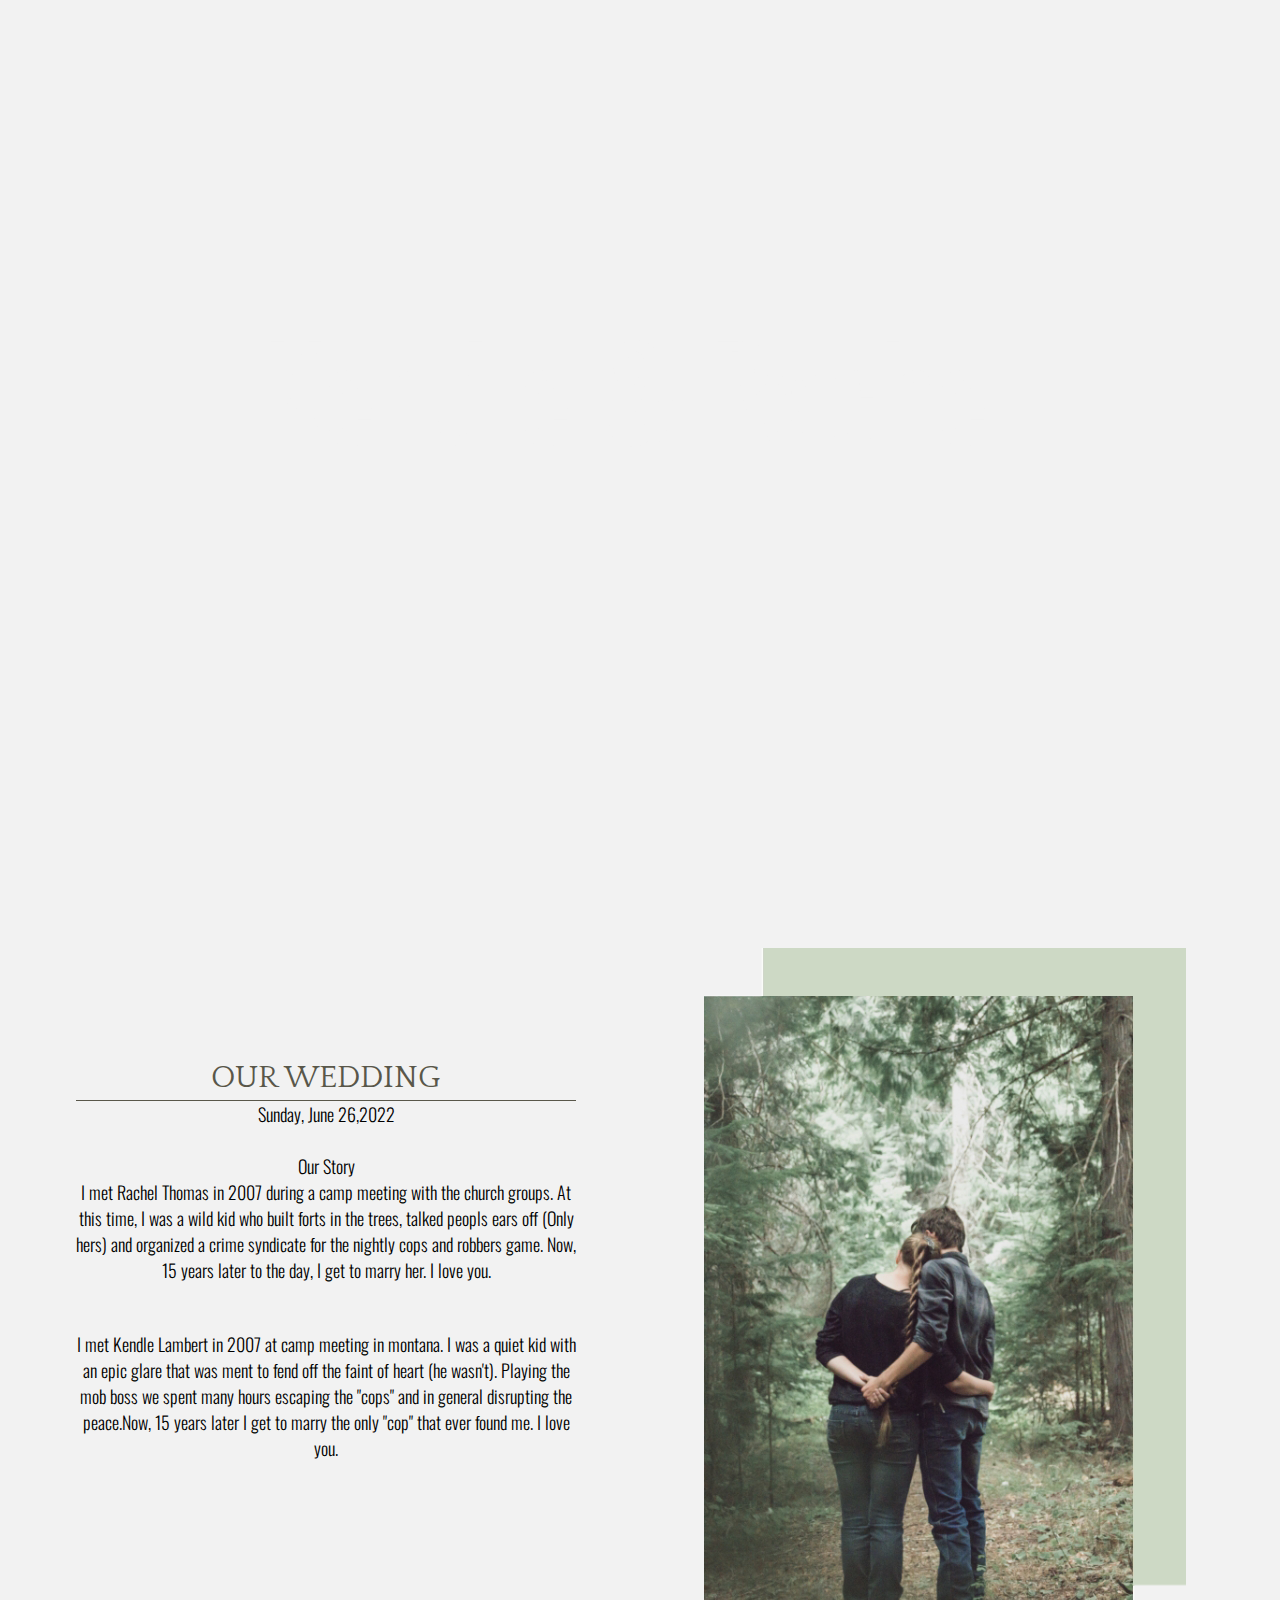
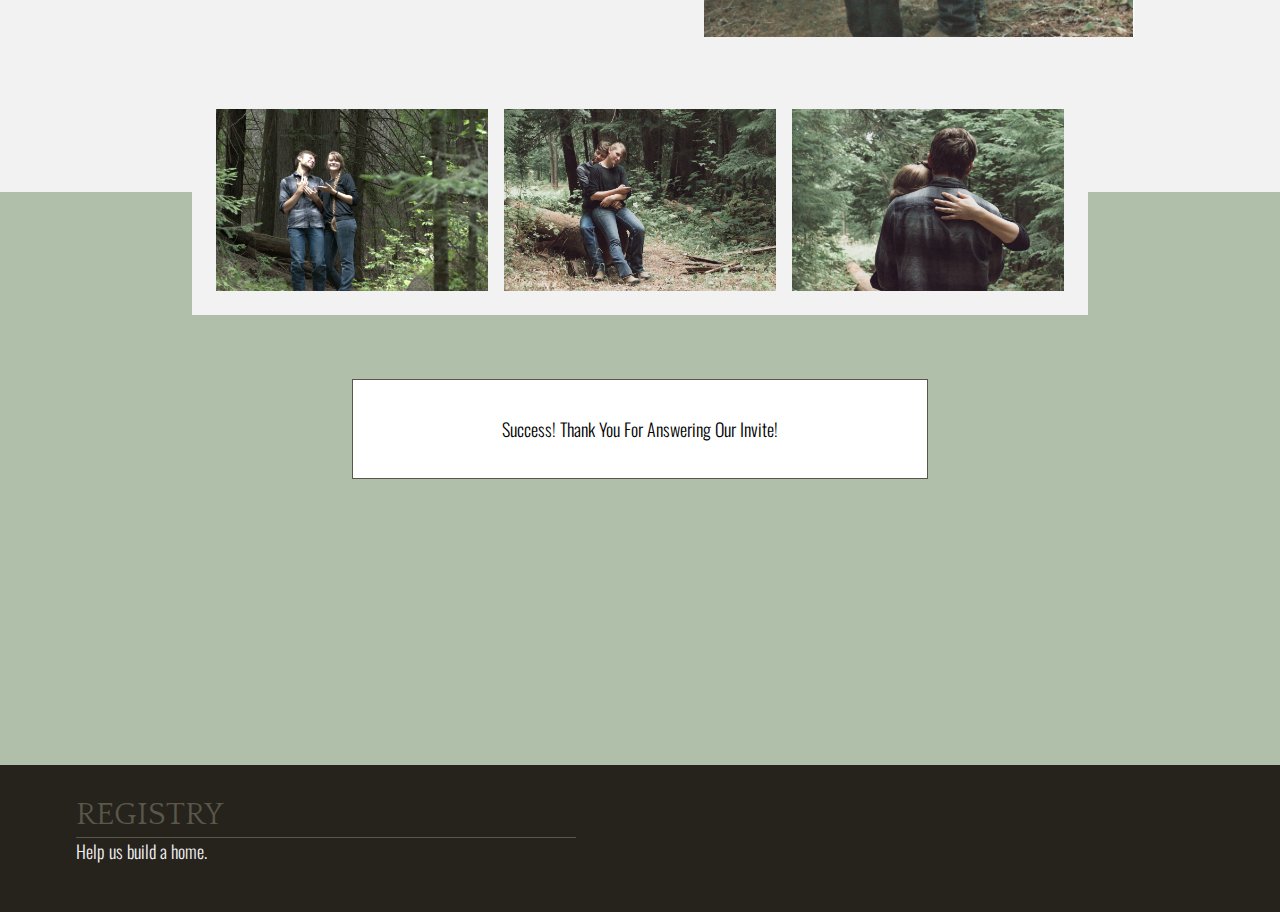
==== success.html @ 97918280 "Add files via upload" ====
<!DOCTYPE html>
<html lang="en">
<head>
    <meta charset="UTF-8">
    <meta http-equiv="X-UA-Compatible" content="IE=edge">
    <meta name="viewport" content="width=device-width, initial-scale=1.0">
    <title>Kendle-Rachel</title>
    <link rel="stylesheet" href="CSS/main.css">
    <link rel="preconnect" href="https://fonts.googleapis.com">
    <link rel="preconnect" href="https://fonts.gstatic.com" crossorigin>
    <link href="https://fonts.googleapis.com/css2?family=Oswald:wght@200;500&family=Quattrocento&family=Yesteryear&display=swap" rel="stylesheet">
</head>
<body>

<header class="bg-image text-center">
        <div class="Outer">
            <div class="element">
                <h1>Kendle & Rachel</h1>
                <h2>June 26, 2022      Glendive, Montana</h2>
            </div>
        </div>
</header>

<section class="bg-light">
   <div class="container">
       <div class="split">
            <div class="left text-center">
                    <h3>Our Wedding</h3>
                    <p style="padding-bottom: 0rem;">Sunday, June 26,2022</p>
                    <p><br>Our Story</br> I met Rachel Thomas in 2007 during a camp meeting with the church groups. At this time, I was a wild kid who built forts in the trees, talked peopls ears off (Only hers) and organized a crime syndicate for the nightly cops and robbers game. Now, 15 years later to the day, I get to marry her. I love you.</p>
                    <p>I met Kendle Lambert in 2007 at camp meeting in montana. I was a quiet kid with an epic glare that was ment to fend off the faint of heart (he wasn't). Playing the mob boss we spent many hours escaping the "cops" and in general disrupting the peace.Now, 15 years later I get to marry the only "cop" that ever found me. I love you.</p>

                </div>  
            <div>
                <img src="Assets\img_2.png" alt="">
            </div>    
        </div>
   </div> 
</section>

<section>
    <div class="spacer_outer">
        <div class="img_wrap">
            <div class="split_car">
                <div><img src="Assets\img_3.jpg" alt=""></div>
                <div><img src="Assets\img_4.jpg" alt=""></div>
                <div><img src="Assets\img_5.jpg" alt=""></div>
            </div>
        
        </div>
        <div class="spacer"></div>
    </div>
  
</section>

<section class="forumsubmit">
    <p style="width: 50%; background-color: #fff; padding: 2em; text-align: center; border: solid 1px #59574A; margin-left: 25%;">Success! Thank You For Answering Our Invite!</p>
</section>

<section class="bg-dark">
    <div class="container">
        <div class="split">
            <div>
            <h3>Registry</h3>
            <p>Help us build a home.</p>
            </div>
            <div>
                <img src="" alt="">
            </div>
        </div>
    </div>
</section>

</body>
</html>
---- CSS/main.css ----
:root{
    --clr-primary-400: #F2F2F2;
    --clr-neutral-500: #CDD9C5;
    --clr-primary-600: #AFBFAA;
    --clr-primary-700: #59574A;
    
    --clr-neutral-100: #fff;
    --clr-neutral-900: #26231D;

    --ff-primary: 'Oswald', sans-serif;
    --ff-accent: 'Quattrocento', serif;
    --ff-accent1: 'Yesteryear', serif;
}

*,
*::before,
*::after {
    box-sizing: border-box;
}

html{
    height: 100vh;
    background-color: var(--clr-primary-400);
}

.bg-image{
 background-image: url("../Assets/bg.jpg");
 width: 100%;
 height: 100vh;
 background-position: center;
 background-repeat: no-repeat;
 background-size: cover;
 position: relative;
}

body {
    margin: 0;
    min-height: 100vh;
    max-width: 100vw;
}
h1{
    font-family: var(--ff-primary);
    color: var(--clr-primary-400);
    font-weight: 400;
    font-size: 8rem;
    margin: 0;
}
@media (max-width: 40em)
{
    h1{
        font-size: 4rem;
    }
}
h2{
    font-family:var(--ff-accent);
    color: var(--clr-primary-400);
    margin: 0;
}
.outer{
    position: relative;
}

.element{
    position: absolute;
    width: 90vw;
    padding-bottom: 100px;
  top: 50%; left: 50%;
  transform: translateX(-50%) translateY(-50%);
}

.troubleshoot {
    border: 2px solid black
}

h3{

    font-family: var(--ff-accent);
    font-size: 2rem;
    color: var(--clr-primary-700);
    font-weight: 300;
    border-bottom: 1px solid #59574A;
    padding-bottom: 5px;
    margin: 0;
    text-transform: uppercase;
}
p{

 font-family: var(--ff-primary);
 font-size: 1.126rem;
 font-weight: 300;
 margin: 0;
 padding-bottom: 3rem;
 
}

img{
    display: block;
    max-width: 100%;
    padding-top: 1rem;
}

.img_wrap {
    position: relative;
    padding: 1.5rem;
    background-color: var(--clr-primary-400);
    width:70vw;
    margin-left: auto;
    margin-right: auto;
    z-index: 1;

}
.spacer_outer {
height: 100%;
overflow: hidden;
position: relative;
}
.spacer {
    position: absolute;
    bottom: 0;
    z-index: 0;
    height: 50%;
    width: 100%;
background-color: var(--clr-primary-600);
}

.split_car{
    display: flex;
    flex-direction: column;
}
@media (min-width: 40em) {
    .split_car {
        flex-direction: row;
        justify-content: center;
        align-items: center;
    }

    .split_car > * {
        flex-basis: 100%;
    }

    .split_car > * + * {
        margin-left: 1em;
    }
}

.text-center {
    text-align: center;
}

.split{
    display: flex;
    flex-direction: column;
}

@media (min-width: 40em) {
    .split {
        flex-direction: row;
        justify-content: center;
        align-items: center;
    }

    .split > * {
        flex-basis: 100%;
    }

    .split > * + * {
        margin-left: 8em;
    }
}

header{
    padding: 2rem 0;
}
section {
    padding: 2rem 1rem;
}

@media (min-width: 40em) {
    header,
    section{
        padding: 2rem 0;
        padding-bottom: 0;
    }
}

.forumsubmit{
    background-color: var(--clr-primary-600);
    height: 50vh;
    width: 100%;
    padding: 4em;
}
.holder{
    display: flex;
    flex-direction: row;
}
.input{
    padding: 1em;
    width: 100%;
    font-family: var(--ff-primary);
    color: var(--clr-primary-700);
}
.subject{
    font-family: var(--ff-primary);
    color: var(--clr-primary-700);
    padding: 1em;
    max-width: 100%;
    min-width: 100%;
}
.submit {
    width: 100%;
    padding: 1em;
    font-family: var(--ff-primary);
    color: var(--clr-primary-700);
}

.border{
    border-style: solid;
    border-width: 1px;
    margin: 1%;
    border-color: var(--clr-primary-700);
    background-color: var(--clr-primary-400);
}
.container{
    margin-inline: auto;
    width: min(90%, 70.5rem);
}
.bg-light{
    background-color: var(--clr-primary-400);
}
.bg-mid{
    color:var(--clr-primary-400);
    background-color: var(--clr-primary-600);
}

.bg-dark{
    color:var(--clr-primary-400);
    background-color: var(--clr-neutral-900);
}
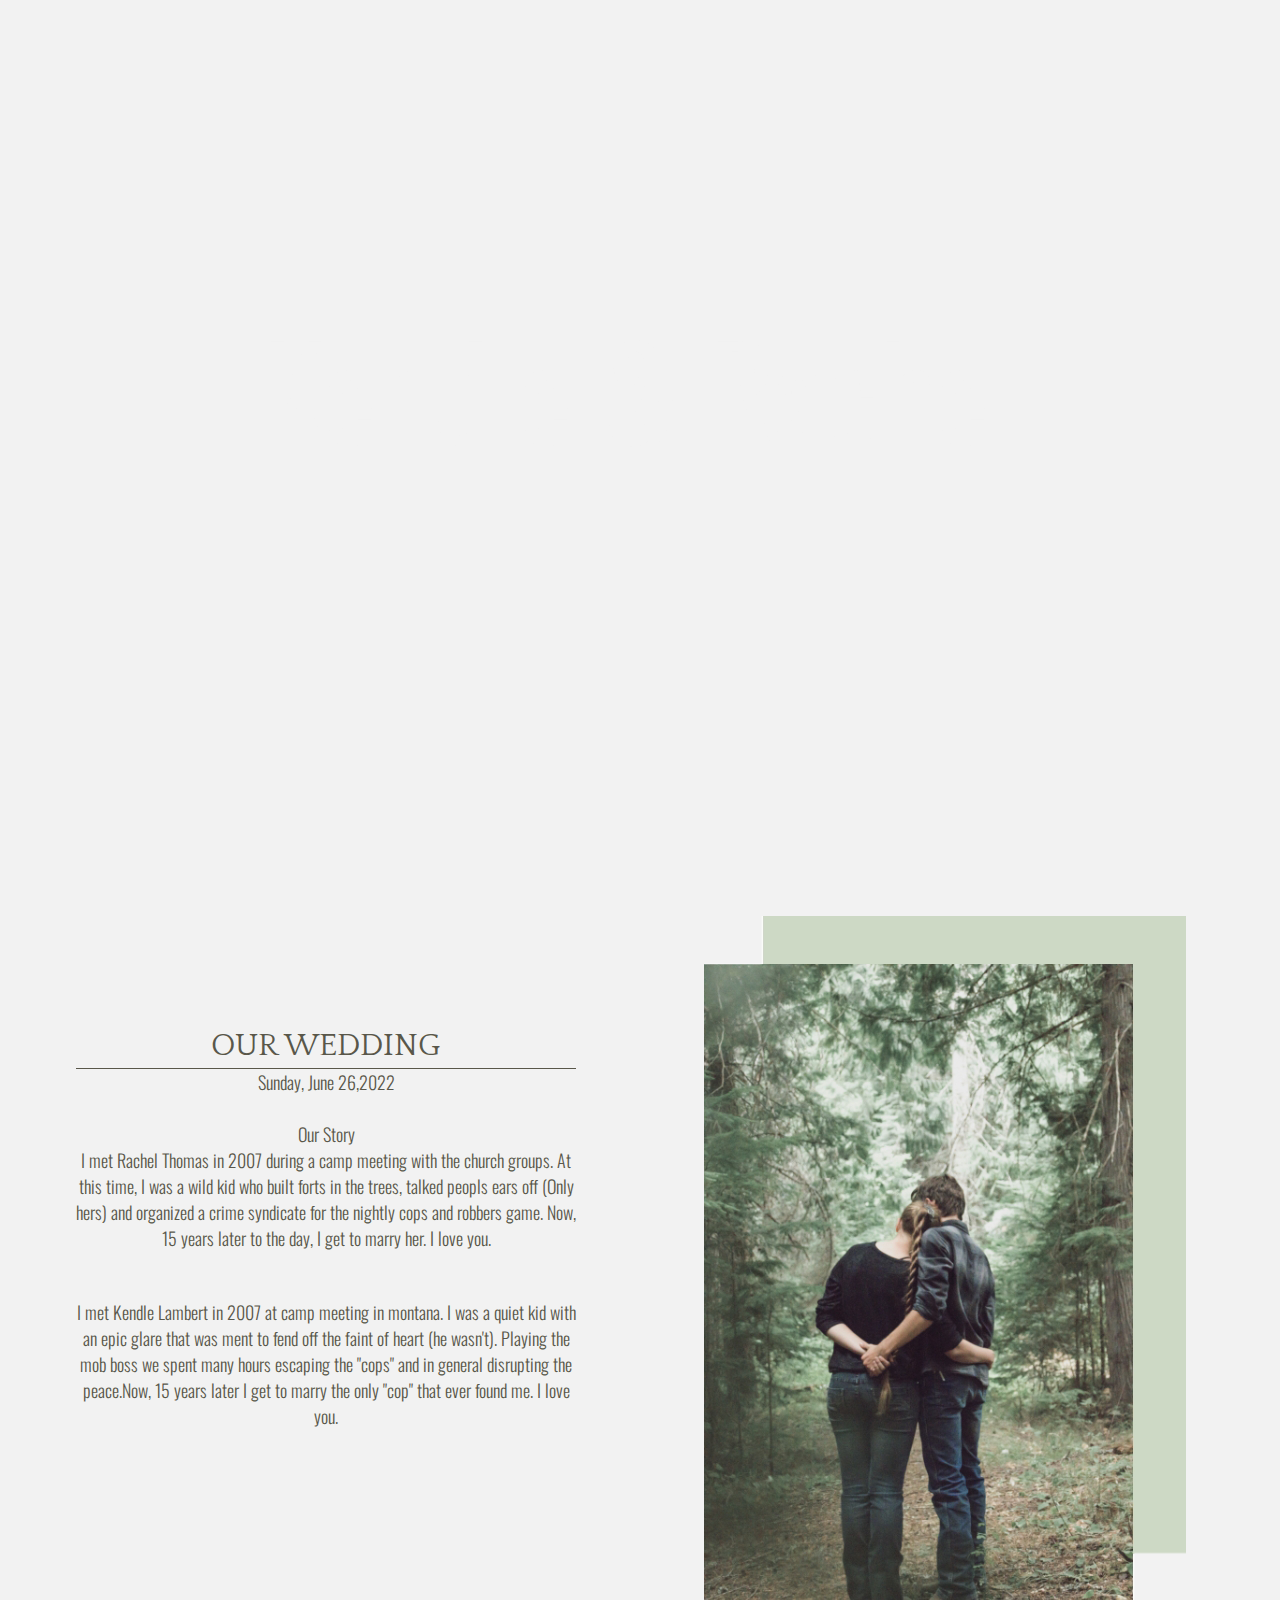
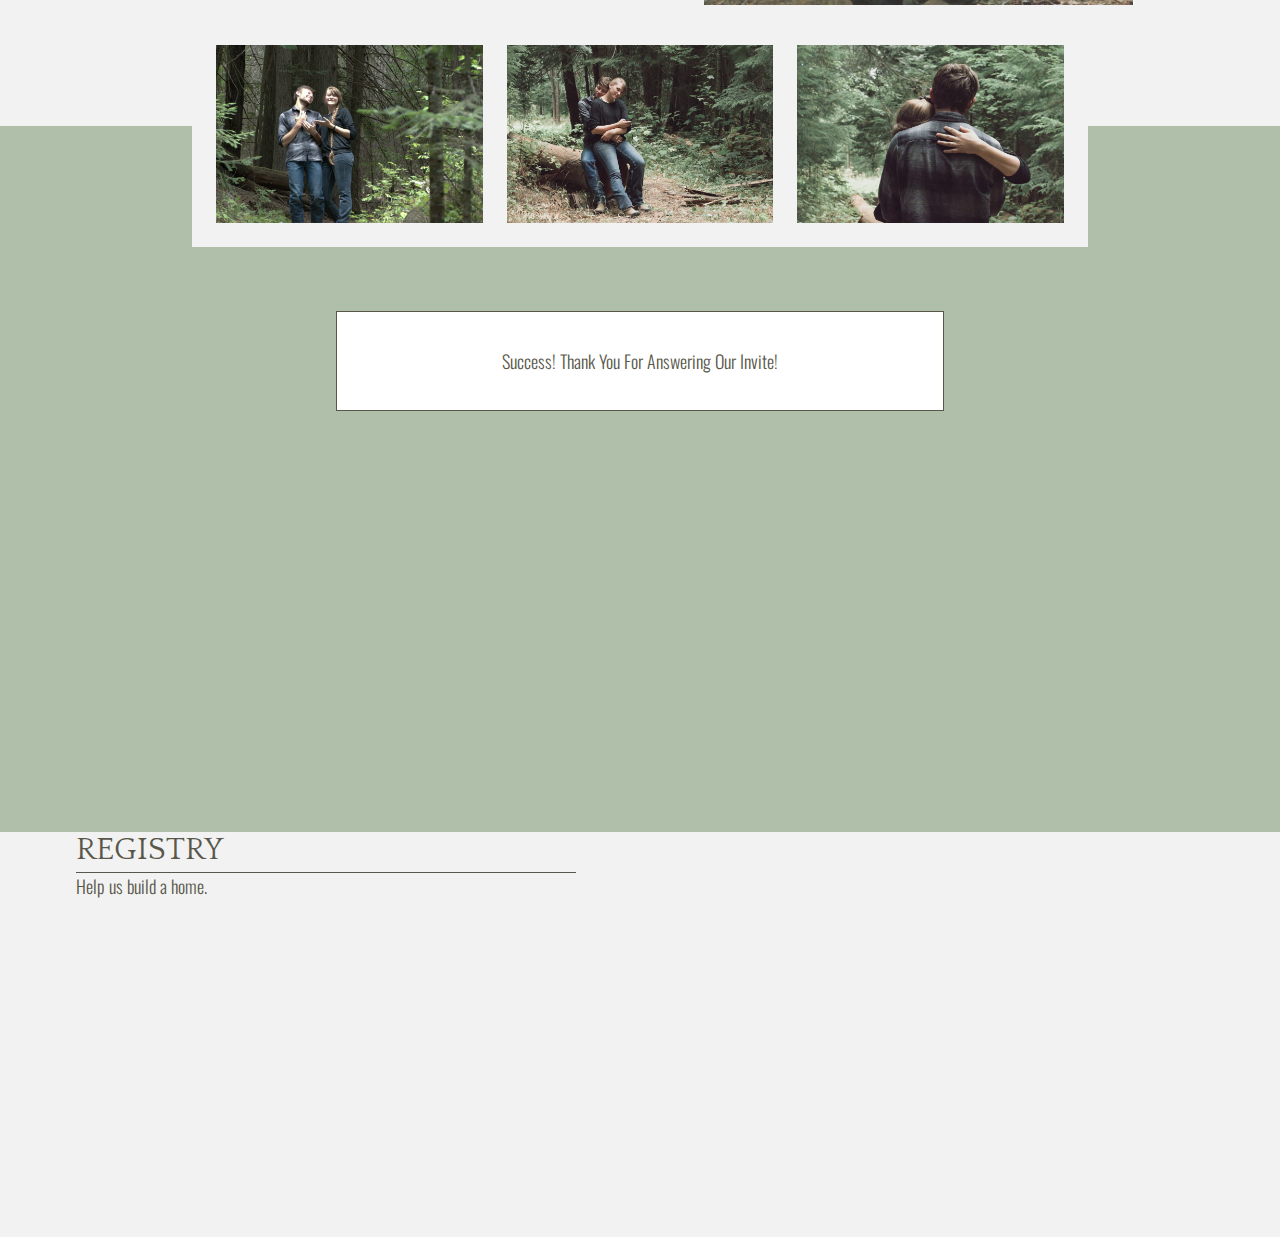
==== commit 52da65a2: "Add files via upload" ====
--- a/success.html
+++ b/success.html
@@ -65,7 +65,7 @@
             <p>Help us build a home.</p>
             </div>
             <div>
-                <img src="" alt="">
+                <img src="Assets\img_6.jpg" alt="">
             </div>
         </div>
     </div>
--- a/CSS/main.css
+++ b/CSS/main.css
@@ -83,6 +83,16 @@
     margin: 0;
     text-transform: uppercase;
 }
+h4{
+
+    font-family: var(--ff-accent);
+    font-size: 3rem;
+    color: var(--clr-primary-400);
+    font-weight: 300;
+    padding-bottom: 0;
+    margin: 0;
+    text-transform: uppercase;
+}
 p{
 
  font-family: var(--ff-primary);
@@ -90,6 +100,7 @@
  font-weight: 300;
  margin: 0;
  padding-bottom: 3rem;
+ color: var(--clr-primary-700);
  
 }
 
@@ -120,7 +131,7 @@
     z-index: 0;
     height: 50%;
     width: 100%;
-background-color: var(--clr-primary-600);
+    background-color: var(--clr-primary-600);
 }
 
 .split_car{
@@ -139,7 +150,7 @@
     }
 
     .split_car > * + * {
-        margin-left: 1em;
+        margin-left: 1.5em;
     }
 }
 
@@ -171,23 +182,39 @@
 header{
     padding: 2rem 0;
 }
-section {
-    padding: 2rem 1rem;
+.sections {
+    padding-top: 2rem;
 }
 
 @media (min-width: 40em) {
     header,
-    section{
+    .sections{
         padding: 2rem 0;
         padding-bottom: 0;
     }
 }
 
+.titlewrap{
+    text-align: center;
+}
 .forumsubmit{
     background-color: var(--clr-primary-600);
-    height: 50vh;
+    height: 75vh;
     width: 100%;
     padding: 4em;
+}
+
+@media (min-width: 40em){
+    .forumsubmit{
+        padding-inline: 2em;
+        width: 100%;
+        height: 65vh;
+    }
+    .formwrap{
+        width: 75%;
+        padding-left: 25%;
+        padding-bottom: 10vh;
+    }
 }
 .holder{
     display: flex;
@@ -195,7 +222,7 @@
 }
 .input{
     padding: 1em;
-    width: 100%;
+    width: 100vw;
     font-family: var(--ff-primary);
     color: var(--clr-primary-700);
 }
@@ -234,6 +261,30 @@
 
 .bg-dark{
     color:var(--clr-primary-400);
+    height: 45vh;
+    overflow: hidden;
+    position: relative;
+}
+.footerouter{
+    width: 100%;
+    margin: 0;
+    padding: 0;
+}
+.footerspacer{
+    position: absolute;
+    z-index: -1;
+    right: 0;
+    width: 25%;
+    height: 100%;
     background-color: var(--clr-neutral-900);
 }
-
+.divspace{
+    padding-top: 2rem;
+}
+.footerspacertwo{
+    position: absolute;
+    z-index: -1;
+    width: 25%;
+    height: 100%;
+    background-color: var(--clr-neutral-900);
+}
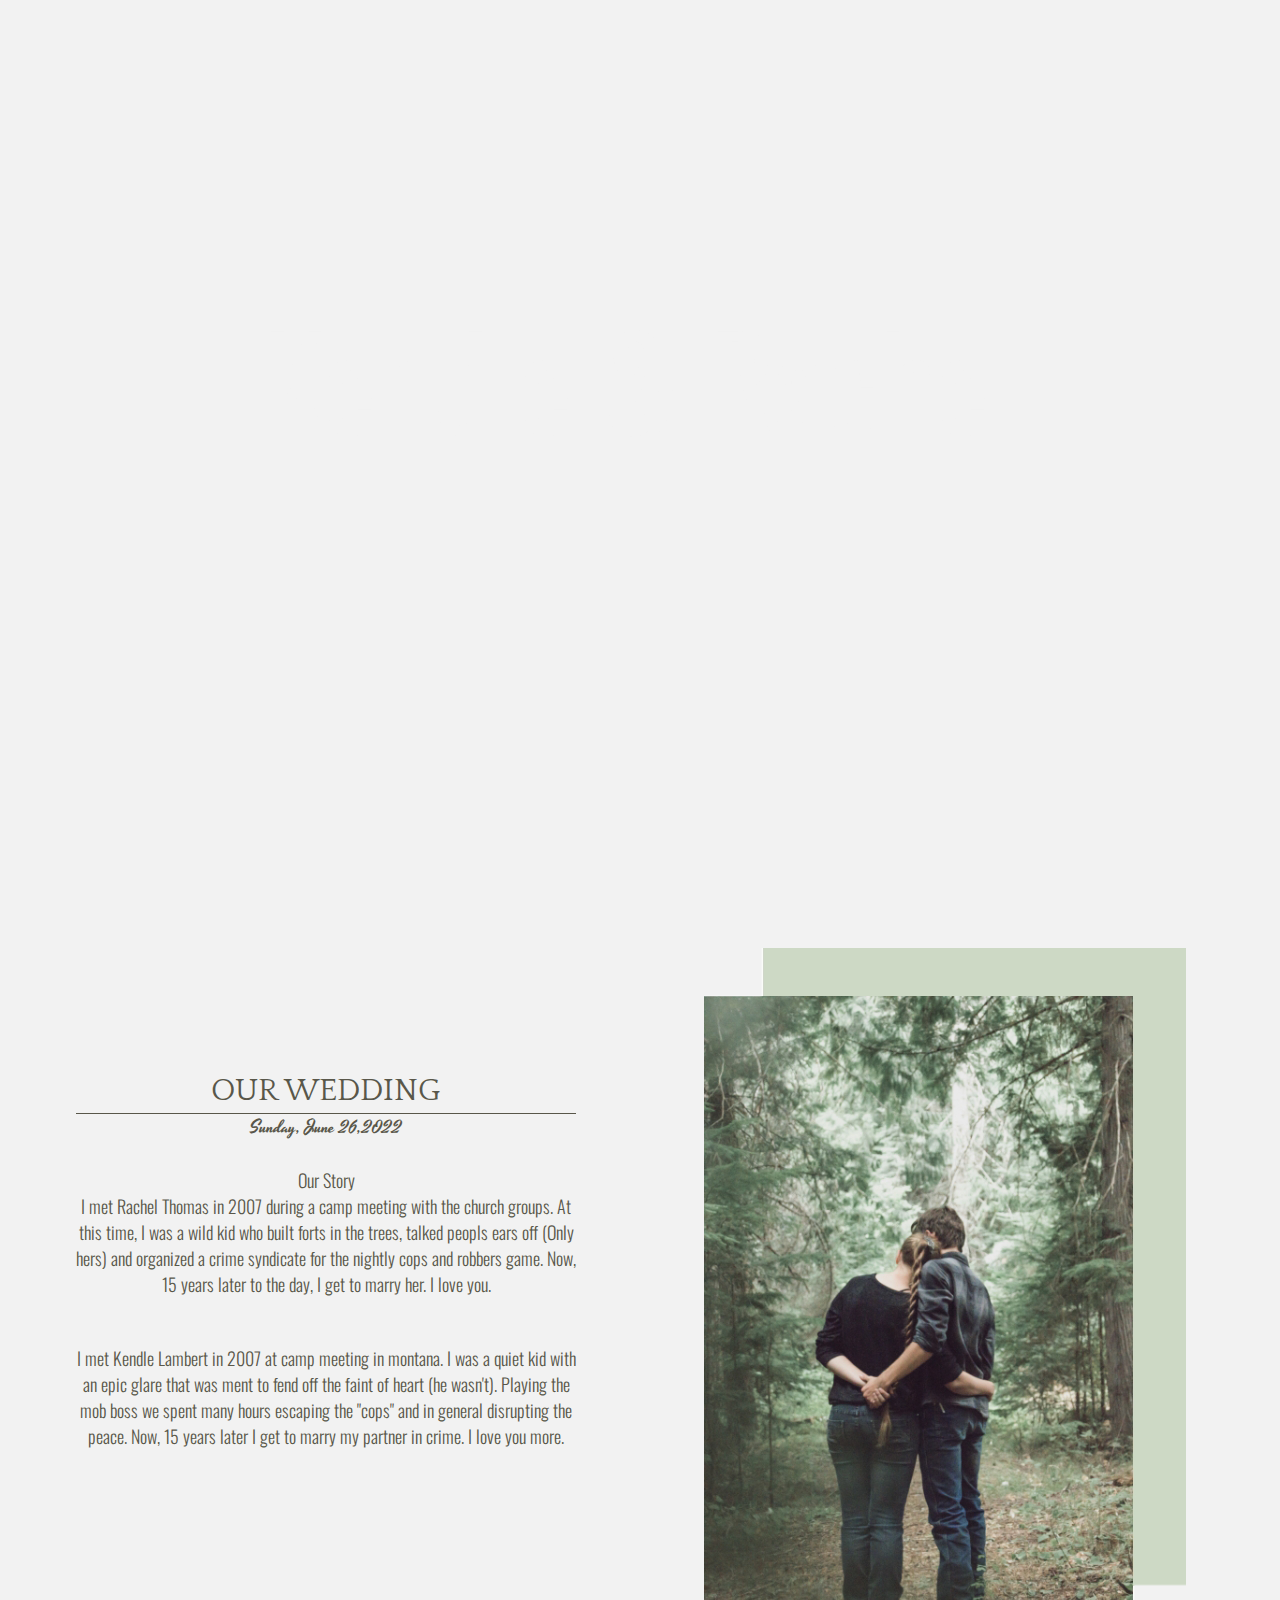
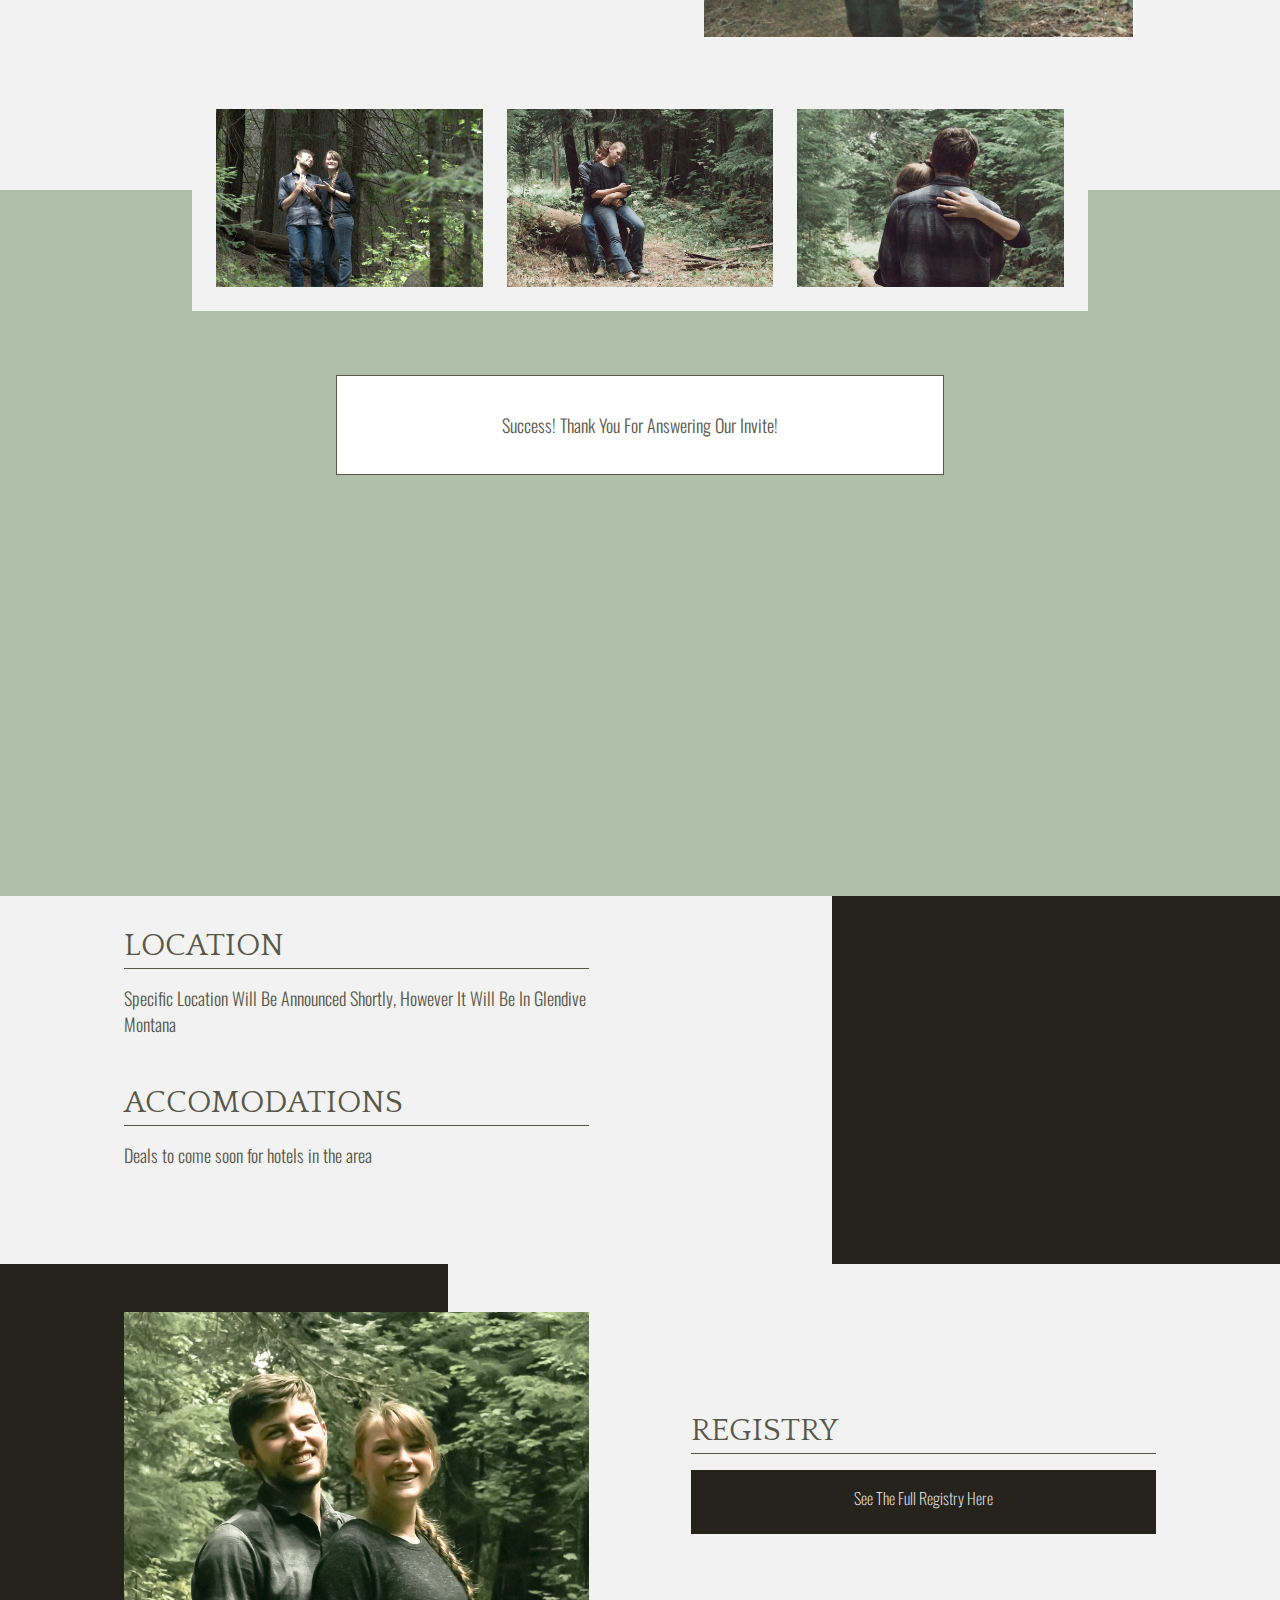
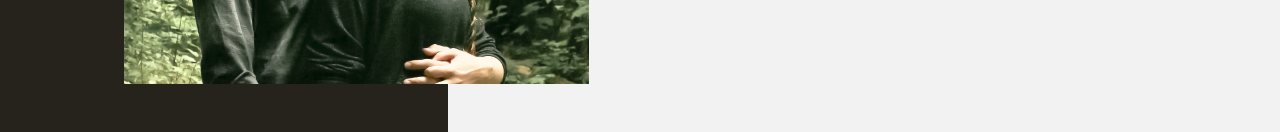
==== commit 979f949a: "Add files via upload" ====
--- a/success.html
+++ b/success.html
@@ -12,64 +12,86 @@
 </head>
 <body>
 
-<header class="bg-image text-center">
-        <div class="Outer">
-            <div class="element">
-                <h1>Kendle & Rachel</h1>
-                <h2>June 26, 2022      Glendive, Montana</h2>
+    <header class="bg-image text-center sections">
+            <div class="Outer">
+                <div class="element">
+                    <h1>Kendle & Rachel</h1>
+                    <h2>June 26, 2022      Glendive, Montana</h2>
+                    <center style="padding: 10px;"><h5 id="timer"></h5></center><script>var countDownDate = new Date("June 26, 2022 19:00:00").getTime();var x = setInterval(function() {var now = new Date().getTime();var distance = countDownDate - now;var days = Math.floor(distance / (1000 * 60 * 60 * 24));var hours = Math.floor((distance % (1000 * 60 * 60 * 24)) / (1000 * 60 * 60));var minutes = Math.floor((distance % (1000 * 60 * 60)) / (1000 * 60));var seconds = Math.floor((distance % (1000 * 60)) / 1000);document.getElementById("timer").innerHTML = days + "d " + hours + "h "+ minutes + "m " + seconds + "s ";if (distance < 0) {clearInterval(x);document.getElementById("timer").innerHTML = "The Time Has Come!";} }, 1000); </script> 
+                </div>
             </div>
+    </header>
+    
+    <section class="bg-light sections">
+       <div class="container">
+           <div class="split">
+                <div class="left text-center">
+                        <h3>Our Wedding</h3>
+                        <p style="padding-bottom: 0rem; font-family: var(--ff-accent1); color: #59574A;">Sunday, June 26,2022</p>
+                        <p><br>Our Story</br> I met Rachel Thomas in 2007 during a camp meeting with the church groups. At this time, I was a wild kid who built forts in the trees, talked peopls ears off (Only hers) and organized a crime syndicate for the nightly cops and robbers game. Now, 15 years later to the day, I get to marry her. I love you.</p>
+                        <p>I met Kendle Lambert in 2007 at camp meeting in montana. I was a quiet kid with an epic glare that was ment to fend off the faint of heart (he wasn't). Playing the mob boss we spent many hours escaping the "cops" and in general disrupting the peace. Now, 15 years later I get to marry my partner in crime. I love you more.</p>
+    
+                    </div>  
+                <div>
+                    <img src="Assets\img_2.png" alt="">
+                </div>    
+            </div>
+       </div> 
+    </section>
+    
+    <section class="sections">
+        <div class="spacer_outer">
+            <div class="img_wrap">
+                <div class="split_car">
+                    <div><img src="Assets\img_3.jpg" alt=""></div>
+                    <div><img src="Assets\img_4.jpg" alt=""></div>
+                    <div><img src="Assets\img_5.jpg" alt=""></div>
+                </div>
+            
+            </div>
+            <div class="spacer"></div>
         </div>
-</header>
-
-<section class="bg-light">
-   <div class="container">
-       <div class="split">
-            <div class="left text-center">
-                    <h3>Our Wedding</h3>
-                    <p style="padding-bottom: 0rem;">Sunday, June 26,2022</p>
-                    <p><br>Our Story</br> I met Rachel Thomas in 2007 during a camp meeting with the church groups. At this time, I was a wild kid who built forts in the trees, talked peopls ears off (Only hers) and organized a crime syndicate for the nightly cops and robbers game. Now, 15 years later to the day, I get to marry her. I love you.</p>
-                    <p>I met Kendle Lambert in 2007 at camp meeting in montana. I was a quiet kid with an epic glare that was ment to fend off the faint of heart (he wasn't). Playing the mob boss we spent many hours escaping the "cops" and in general disrupting the peace.Now, 15 years later I get to marry the only "cop" that ever found me. I love you.</p>
-
-                </div>  
-            <div>
-                <img src="Assets\img_2.png" alt="">
-            </div>    
-        </div>
-   </div> 
-</section>
-
-<section>
-    <div class="spacer_outer">
-        <div class="img_wrap">
-            <div class="split_car">
-                <div><img src="Assets\img_3.jpg" alt=""></div>
-                <div><img src="Assets\img_4.jpg" alt=""></div>
-                <div><img src="Assets\img_5.jpg" alt=""></div>
-            </div>
-        
-        </div>
-        <div class="spacer"></div>
-    </div>
-  
-</section>
+      
+    </section>
 
 <section class="forumsubmit">
     <p style="width: 50%; background-color: #fff; padding: 2em; text-align: center; border: solid 1px #59574A; margin-left: 25%;">Success! Thank You For Answering Our Invite!</p>
 </section>
 
 <section class="bg-dark">
-    <div class="container">
-        <div class="split">
-            <div>
-            <h3>Registry</h3>
-            <p>Help us build a home.</p>
-            </div>
-            <div>
-                <img src="Assets\img_6.jpg" alt="">
+    <div class="footerouter">
+        <div class="footerspacer"></div>
+        <div class="container">
+            <div class="split_footer divspace">
+                <div>
+                <h3>Location</h3>
+                <p style="padding-top: 1rem;">Specific Location Will Be Announced Shortly, However It Will Be In Glendive Montana</p>
+                <h3>Accomodations</h3>
+                <p style="padding-top: 1rem;">Deals to come soon for hotels in the area</p>
+                </div>
+                <div>
+                    <img class="hero_footer"src="Assets\img_7.jpg" alt="">
+                </div>
             </div>
         </div>
     </div>
 </section>
-
+<section class="bg-dark">
+    <div class="footerouter">
+        <div class="footerspacertwo"></div>
+        <div class="container">
+            <div class="split_footer divspace">
+                <div>
+                    <img src="Assets\img_9.jpg" alt="">
+                </div>
+                <div style="padding-bottom: 3rem;">
+                <h3 style="padding-top: 1rem;">Registry</h3>
+               
+                <div id="RBwrap"><a Class="Registry_button"style="font-family: var(--ff-primary); font-weight: 100;"href="https://www.zola.com/registry/kendle-rachel">See The Full Registry Here</a></div></div>
+                
+            </div>
+        </div>
+    </div>
+</section>
 </body>
 </html>--- a/CSS/main.css
+++ b/CSS/main.css
@@ -56,6 +56,13 @@
     color: var(--clr-primary-400);
     margin: 0;
 }
+h5{
+    font-family:var(--ff-accent1);
+    color: var(--clr-primary-400);
+    margin: 0;
+    font-size: 1.5rem;
+    font-weight: 100;
+}
 .outer{
     position: relative;
 }
@@ -261,12 +268,12 @@
 
 .bg-dark{
     color:var(--clr-primary-400);
-    height: 45vh;
+    height: auto;
     overflow: hidden;
     position: relative;
 }
 .footerouter{
-    width: 100%;
+    width: 100vw;
     margin: 0;
     padding: 0;
 }
@@ -274,17 +281,72 @@
     position: absolute;
     z-index: -1;
     right: 0;
-    width: 25%;
+    width: 0;
     height: 100%;
     background-color: var(--clr-neutral-900);
 }
+
+.split_footer{
+    display: flex;
+    flex-direction: column;
+    padding: 3rem;
+    padding-bottom: 1rem;
+}
+
 .divspace{
     padding-top: 2rem;
 }
 .footerspacertwo{
     position: absolute;
     z-index: -1;
-    width: 25%;
+    width: 0;
     height: 100%;
     background-color: var(--clr-neutral-900);
-}
+    
+}
+#RBwrap{
+    margin-top: 1rem;
+    position: relative;
+    text-align: center;
+    padding: 1rem;
+    height: 4rem;
+    width: 100%;
+    background-color: var(--clr-neutral-900);
+}
+.Registry_button{
+    height: 1rem;
+    width: 6rem;
+    color: var(--clr-primary-400);
+    background-color: var(--clr-neutral-900);
+    text-decoration: none;
+}
+
+@media (min-width: 40em) {
+    #RBwrap{
+        width: 100%;
+    }
+    .split_footer {
+        flex-direction: row;
+        justify-content: center;
+        align-items: center;
+        padding-bottom: 3rem;
+    }
+ 
+    .footerspacer{
+    width: 35%;
+    }
+    .footerspacertwo{  
+    width: 35%;
+    }
+    .split_footer > * {
+        flex-basis: 100%;
+    }
+
+    .split_footer > * + * {
+        margin-left: 8vw;
+    }
+    .bg-dark{
+        height: auto;
+    }
+
+}
